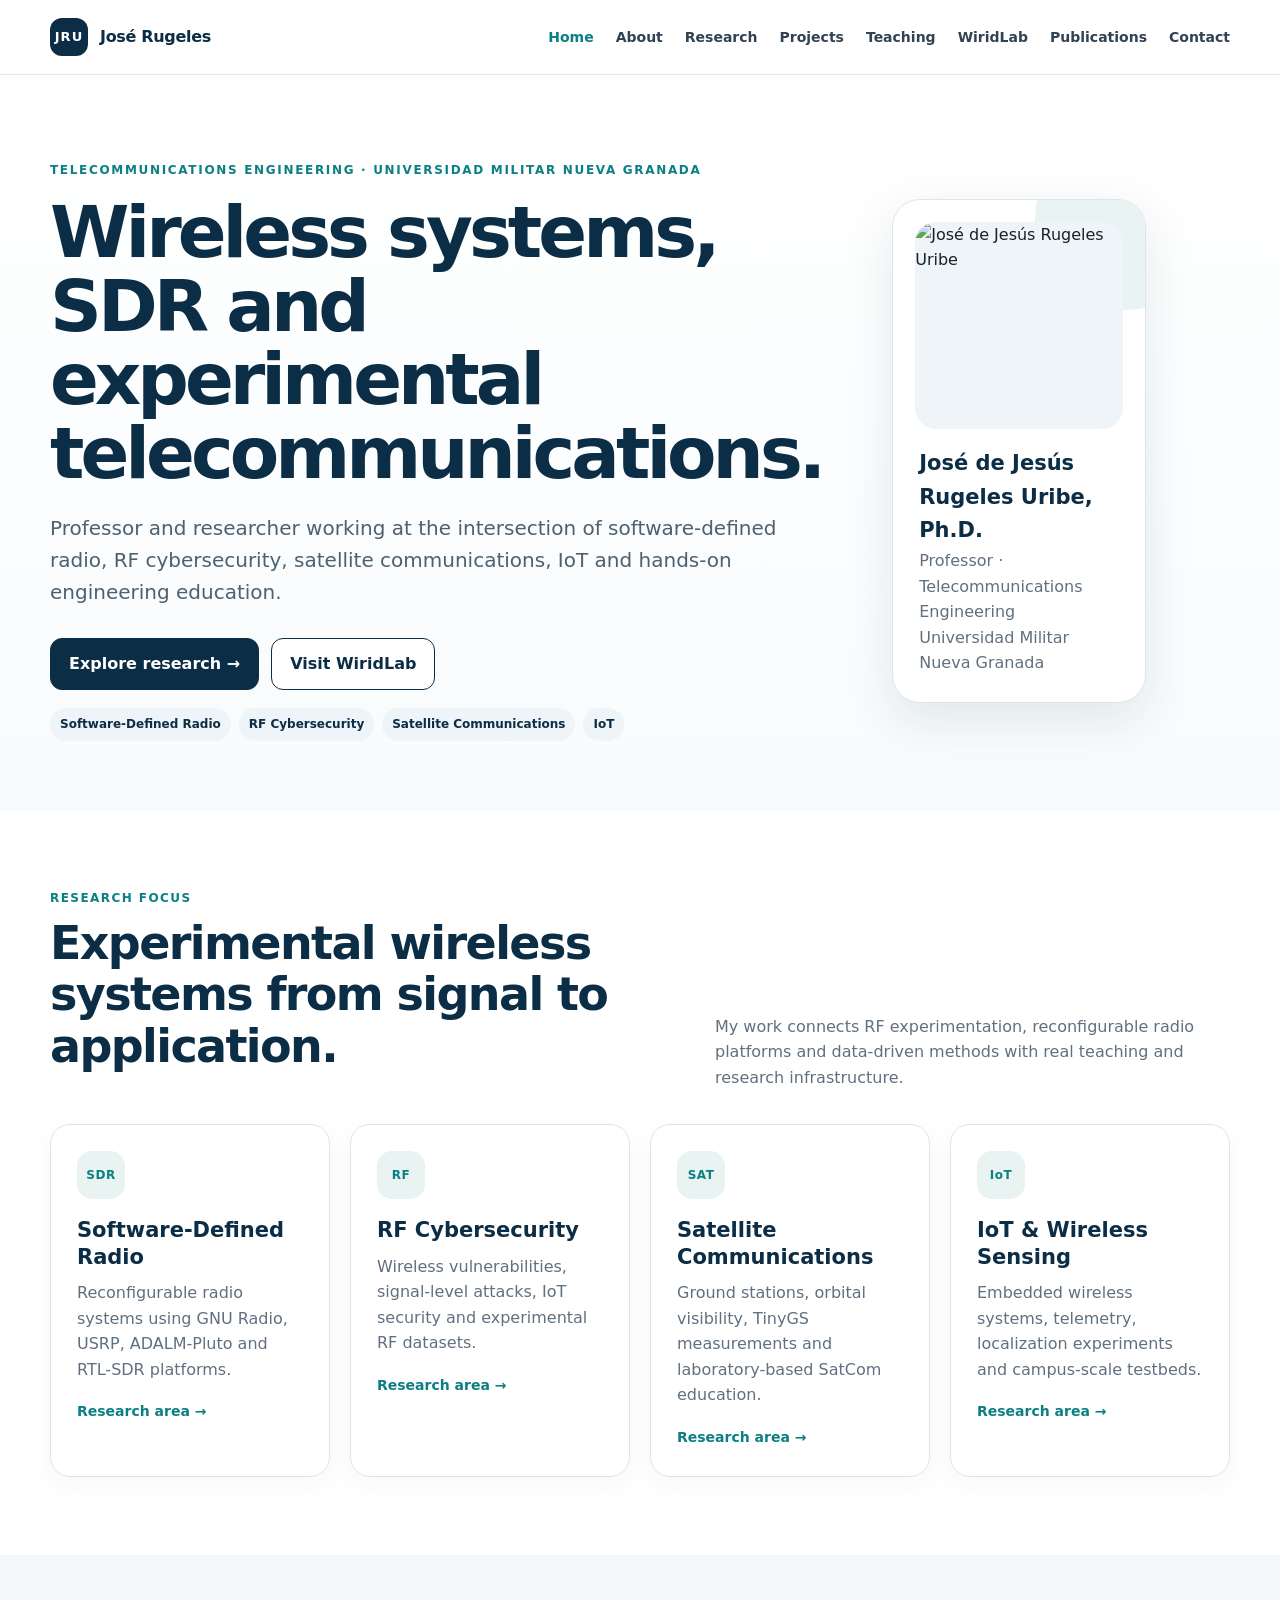
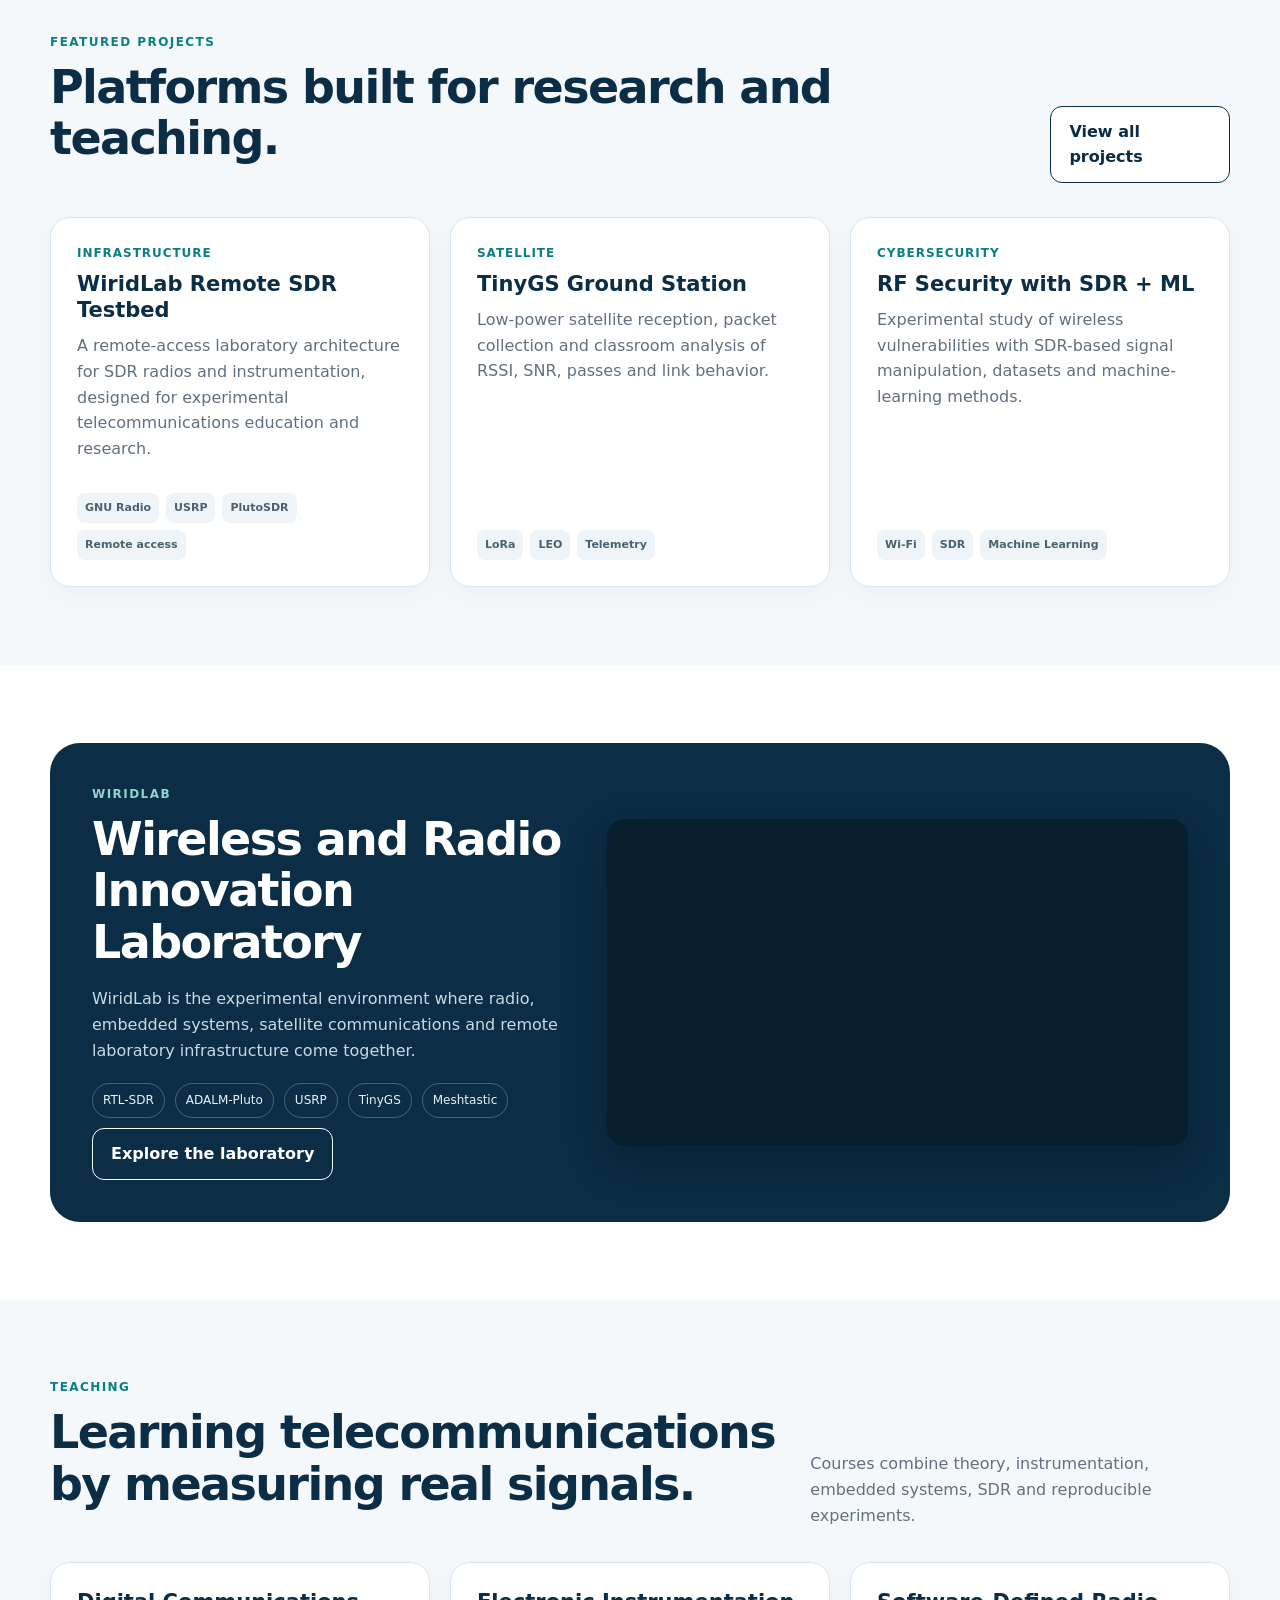
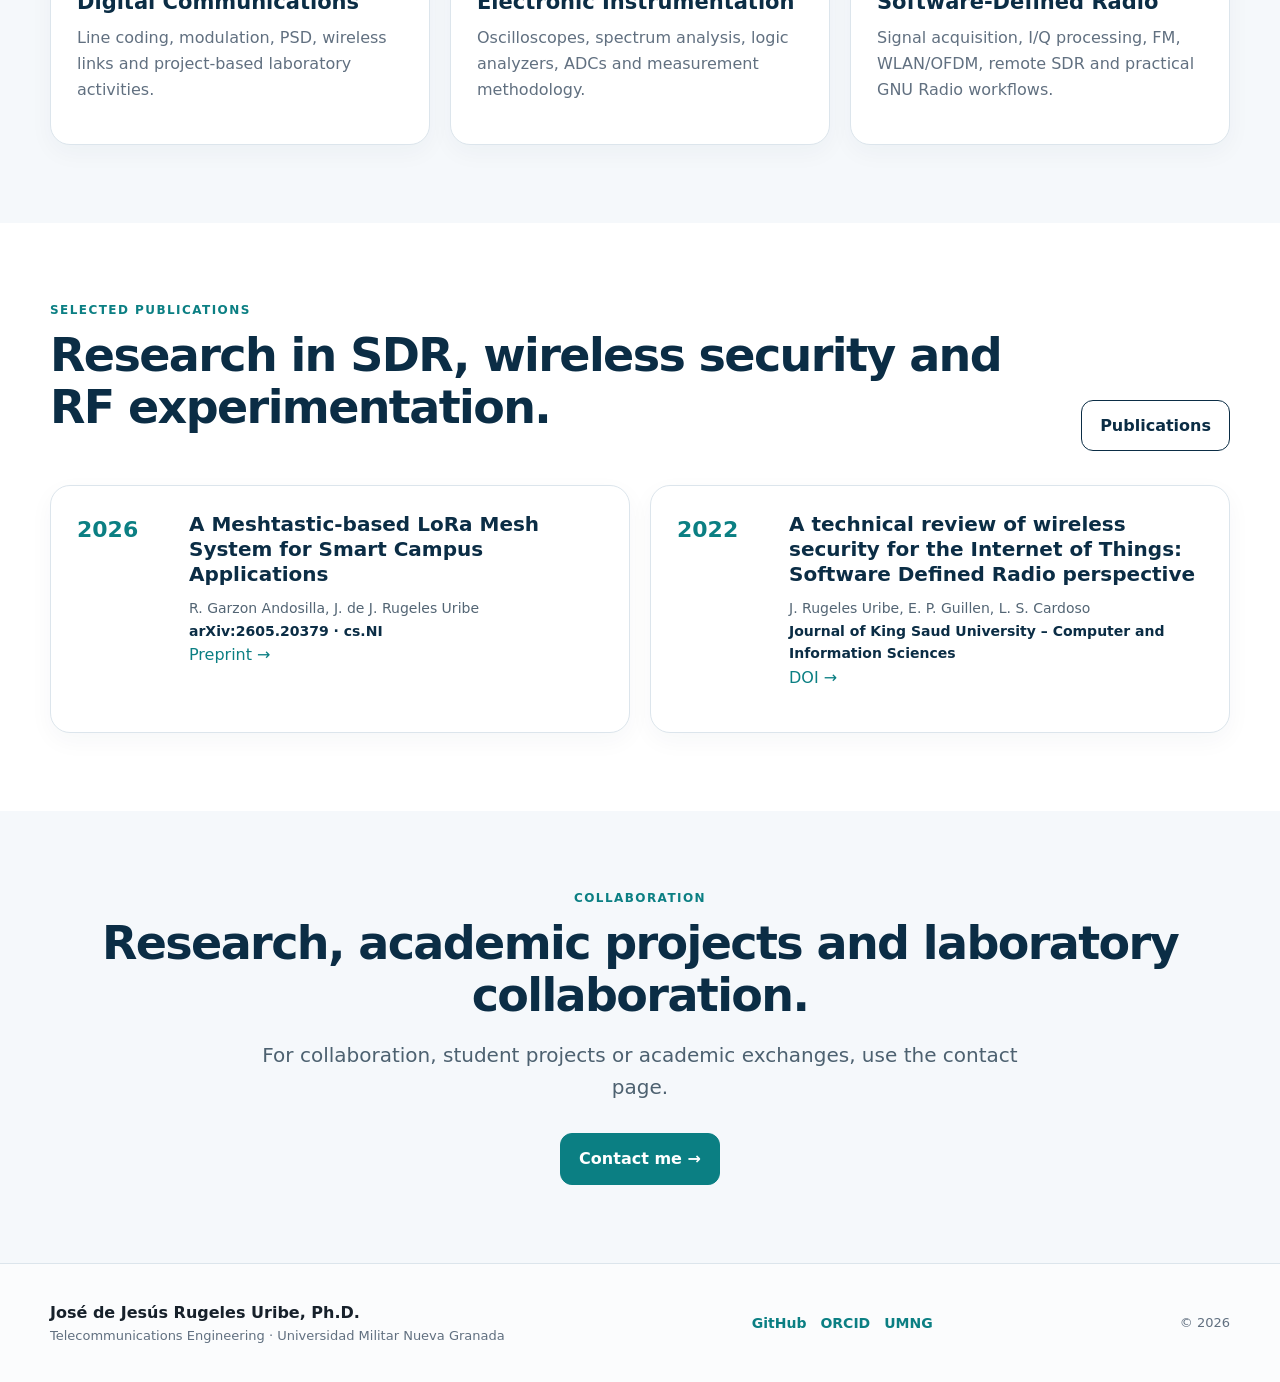
==== index.html @ 270c8390 "Add files via upload" ====
<!doctype html><html lang="en"><head><meta charset="utf-8"><meta name="viewport" content="width=device-width,initial-scale=1"><meta name="description" content="Academic profile of José de Jesús Rugeles Uribe: wireless communications, SDR, RF cybersecurity, satellite communications and IoT."><title>Home · José Rugeles</title><link rel="stylesheet" href="assets/styles.css"></head><body><a class="skip" href="#main">Skip to content</a>
<header class="site-header"><div class="container nav">
<a class="brand" href="index.html"><span class="monogram">JRU</span><span>José Rugeles</span></a>
<button class="menu-btn" aria-label="Open navigation" aria-expanded="false">☰</button>
<nav class="nav-links" aria-label="Main navigation"><a class="active" href="index.html">Home</a><a class="" href="about.html">About</a><a class="" href="research.html">Research</a><a class="" href="projects.html">Projects</a><a class="" href="teaching.html">Teaching</a><a class="" href="wiridlab.html">WiridLab</a><a class="" href="publications.html">Publications</a><a class="" href="contact.html">Contact</a></nav>
</div></header><main id="main">
<section class="hero"><div class="container hero-grid"><div>
<p class="eyebrow">Telecommunications Engineering · Universidad Militar Nueva Granada</p>
<h1>Wireless systems, SDR and experimental telecommunications.</h1>
<p class="lead">Professor and researcher working at the intersection of software-defined radio, RF cybersecurity, satellite communications, IoT and hands-on engineering education.</p>
<div class="hero-actions"><a class="btn primary" href="research.html">Explore research →</a><a class="btn secondary" href="wiridlab.html">Visit WiridLab</a></div>
<div class="badges"><span class="badge">Software-Defined Radio</span><span class="badge">RF Cybersecurity</span><span class="badge">Satellite Communications</span><span class="badge">IoT</span></div>
</div><aside class="profile-card"><img class="profile-photo" src="https://avatars.githubusercontent.com/u/10062658?v=4" alt="José de Jesús Rugeles Uribe"><div class="profile-meta"><strong>José de Jesús Rugeles Uribe, Ph.D.</strong><span>Professor · Telecommunications Engineering<br>Universidad Militar Nueva Granada</span></div></aside></div></section>

<section class="section"><div class="container"><div class="section-head"><div><div class="kicker">Research focus</div><h2>Experimental wireless systems from signal to application.</h2></div><p>My work connects RF experimentation, reconfigurable radio platforms and data-driven methods with real teaching and research infrastructure.</p></div><div class="grid grid-4">
<div class="card"><div class="icon">SDR</div><h3>Software-Defined Radio</h3><p>Reconfigurable radio systems using GNU Radio, USRP, ADALM-Pluto and RTL-SDR platforms.</p><a class="card-link" href="research.html#sdr">Research area →</a></div>
<div class="card"><div class="icon">RF</div><h3>RF Cybersecurity</h3><p>Wireless vulnerabilities, signal-level attacks, IoT security and experimental RF datasets.</p><a class="card-link" href="research.html#security">Research area →</a></div>
<div class="card"><div class="icon">SAT</div><h3>Satellite Communications</h3><p>Ground stations, orbital visibility, TinyGS measurements and laboratory-based SatCom education.</p><a class="card-link" href="research.html#satcom">Research area →</a></div>
<div class="card"><div class="icon">IoT</div><h3>IoT & Wireless Sensing</h3><p>Embedded wireless systems, telemetry, localization experiments and campus-scale testbeds.</p><a class="card-link" href="research.html#iot">Research area →</a></div>
</div></div></section>

<section class="section alt"><div class="container"><div class="section-head"><div><div class="kicker">Featured projects</div><h2>Platforms built for research and teaching.</h2></div><a class="btn secondary" href="projects.html">View all projects</a></div><div class="grid grid-3">
<div class="card project-card"><div class="meta">Infrastructure</div><h3>WiridLab Remote SDR Testbed</h3><p>A remote-access laboratory architecture for SDR radios and instrumentation, designed for experimental telecommunications education and research.</p><div class="tags"><span class="tag">GNU Radio</span><span class="tag">USRP</span><span class="tag">PlutoSDR</span><span class="tag">Remote access</span></div></div>
<div class="card project-card"><div class="meta">Satellite</div><h3>TinyGS Ground Station</h3><p>Low-power satellite reception, packet collection and classroom analysis of RSSI, SNR, passes and link behavior.</p><div class="tags"><span class="tag">LoRa</span><span class="tag">LEO</span><span class="tag">Telemetry</span></div></div>
<div class="card project-card"><div class="meta">Cybersecurity</div><h3>RF Security with SDR + ML</h3><p>Experimental study of wireless vulnerabilities with SDR-based signal manipulation, datasets and machine-learning methods.</p><div class="tags"><span class="tag">Wi-Fi</span><span class="tag">SDR</span><span class="tag">Machine Learning</span></div></div>
</div></div></section>

<section class="section"><div class="container"><div class="lab-band"><div><div class="kicker" style="color:#8fd4d0">WiridLab</div><h2>Wireless and Radio Innovation Laboratory</h2><p>WiridLab is the experimental environment where radio, embedded systems, satellite communications and remote laboratory infrastructure come together.</p><div class="pill-list"><span class="pill">RTL-SDR</span><span class="pill">ADALM-Pluto</span><span class="pill">USRP</span><span class="pill">TinyGS</span><span class="pill">Meshtastic</span></div><div class="spacer"></div><a class="btn secondary" href="wiridlab.html">Explore the laboratory</a></div><div class="video"><iframe src="https://www.youtube-nocookie.com/embed/QmMsHh2ChDc" title="WiridLab video" loading="lazy" allow="accelerometer; autoplay; clipboard-write; encrypted-media; gyroscope; picture-in-picture" allowfullscreen></iframe></div></div></div></section>

<section class="section alt"><div class="container"><div class="section-head"><div><div class="kicker">Teaching</div><h2>Learning telecommunications by measuring real signals.</h2></div><p>Courses combine theory, instrumentation, embedded systems, SDR and reproducible experiments.</p></div><div class="grid grid-3"><div class="card"><h3>Digital Communications</h3><p>Line coding, modulation, PSD, wireless links and project-based laboratory activities.</p></div><div class="card"><h3>Electronic Instrumentation</h3><p>Oscilloscopes, spectrum analysis, logic analyzers, ADCs and measurement methodology.</p></div><div class="card"><h3>Software-Defined Radio</h3><p>Signal acquisition, I/Q processing, FM, WLAN/OFDM, remote SDR and practical GNU Radio workflows.</p></div></div></div></section>

<section class="section"><div class="container"><div class="section-head"><div><div class="kicker">Selected publications</div><h2>Research in SDR, wireless security and RF experimentation.</h2></div><a class="btn secondary" href="publications.html">Publications</a></div><div class="grid grid-2">
<div class="card pub"><div class="pub-year">2026</div><div><h3>A Meshtastic-based LoRa Mesh System for Smart Campus Applications</h3><div class="authors">R. Garzon Andosilla, J. de J. Rugeles Uribe</div><div class="venue">arXiv:2605.20379 · cs.NI</div><p><a href="https://arxiv.org/abs/2605.20379" target="_blank" rel="noopener">Preprint →</a></p></div></div>
<div class="card pub"><div class="pub-year">2022</div><div><h3>A technical review of wireless security for the Internet of Things: Software Defined Radio perspective</h3><div class="authors">J. Rugeles Uribe, E. P. Guillen, L. S. Cardoso</div><div class="venue">Journal of King Saud University – Computer and Information Sciences</div><p><a href="https://doi.org/10.1016/j.jksuci.2021.04.003" target="_blank" rel="noopener">DOI →</a></p></div></div>
</div></div></section>

<section class="section alt"><div class="container center"><div class="kicker">Collaboration</div><h2>Research, academic projects and laboratory collaboration.</h2><p class="lead" style="margin-left:auto;margin-right:auto">For collaboration, student projects or academic exchanges, use the contact page.</p><a class="btn teal" href="contact.html">Contact me →</a></div></section>
</main><footer class="site-footer"><div class="container footer-grid"><div><strong>José de Jesús Rugeles Uribe, Ph.D.</strong><p>Telecommunications Engineering · Universidad Militar Nueva Granada</p></div><div class="social"><a href="https://github.com/jrugeles" target="_blank" rel="noopener">GitHub</a><a href="https://orcid.org/0000-0003-4235-8580" target="_blank" rel="noopener">ORCID</a><a href="https://www.umng.edu.co/programa/ingenieria-en-telecomunicaciones/" target="_blank" rel="noopener">UMNG</a></div><p>© <span data-year></span></p></div></footer><script src="assets/script.js"></script></body></html>
---- assets/styles.css ----
:root{
  --bg:#ffffff; --surface:#f5f8fb; --surface2:#eef4f8; --text:#17212b; --muted:#617080;
  --navy:#0b2d45; --navy2:#123f5d; --teal:#0b7f83; --line:#dce5ec; --warm:#e8f3f2;
  --shadow:0 18px 50px rgba(11,45,69,.10); --radius:20px; --max:1180px;
}
*{box-sizing:border-box}
html{scroll-behavior:smooth}
body{margin:0;font-family:Inter,ui-sans-serif,system-ui,-apple-system,BlinkMacSystemFont,"Segoe UI",sans-serif;color:var(--text);background:var(--bg);line-height:1.6}
a{color:var(--teal);text-decoration:none} a:hover{text-decoration:underline}
img{max-width:100%;display:block}
.container{width:min(calc(100% - 40px),var(--max));margin:auto}
.skip{position:absolute;left:-9999px}.skip:focus{left:16px;top:16px;background:white;padding:10px 14px;z-index:1000;border-radius:8px}
.site-header{position:sticky;top:0;z-index:50;background:rgba(255,255,255,.95);backdrop-filter:blur(12px);border-bottom:1px solid rgba(220,229,236,.85)}
.nav{height:74px;display:flex;align-items:center;justify-content:space-between;gap:24px}
.brand{display:flex;align-items:center;gap:12px;color:var(--navy);font-weight:800;letter-spacing:-.02em}
.brand:hover{text-decoration:none}.monogram{width:38px;height:38px;border-radius:12px;background:var(--navy);color:white;display:grid;place-items:center;font-size:13px;letter-spacing:.08em}
.nav-links{display:flex;gap:22px;align-items:center;font-size:14px;font-weight:650}.nav-links a{color:#314252}.nav-links a.active,.nav-links a:hover{color:var(--teal);text-decoration:none}
.menu-btn{display:none;background:none;border:0;font-size:26px;color:var(--navy);cursor:pointer}
.hero{padding:86px 0 70px;background:linear-gradient(180deg,#fff 0%,#f8fbfd 100%)}
.hero-grid{display:grid;grid-template-columns:1.25fr .75fr;align-items:center;gap:70px}.eyebrow{text-transform:uppercase;letter-spacing:.14em;color:var(--teal);font-size:12px;font-weight:800;margin:0 0 16px}
h1{font-size:clamp(42px,6vw,72px);line-height:1.02;letter-spacing:-.055em;color:var(--navy);margin:0 0 22px;max-width:900px}h2{font-size:clamp(30px,4vw,46px);line-height:1.12;letter-spacing:-.035em;color:var(--navy);margin:0 0 18px}h3{font-size:21px;line-height:1.25;color:var(--navy);margin:0 0 10px}
.lead{font-size:20px;color:#4d6170;max-width:760px;margin:0 0 30px}.hero-actions{display:flex;gap:12px;flex-wrap:wrap}.btn{display:inline-flex;align-items:center;justify-content:center;gap:8px;padding:12px 18px;border-radius:12px;font-weight:750;border:1px solid var(--navy);transition:.18s ease}.btn:hover{text-decoration:none;transform:translateY(-1px)}.btn.primary{background:var(--navy);color:white}.btn.secondary{color:var(--navy);background:white}.btn.teal{background:var(--teal);border-color:var(--teal);color:white}
.profile-card{background:white;border:1px solid var(--line);border-radius:28px;padding:22px;box-shadow:var(--shadow);position:relative;overflow:hidden}.profile-card:before{content:"";position:absolute;width:180px;height:180px;border-radius:50%;background:var(--warm);right:-70px;top:-70px}.profile-photo{aspect-ratio:1/1;border-radius:21px;object-fit:cover;width:100%;position:relative;background:var(--surface2)}.profile-meta{padding:18px 4px 4px;position:relative}.profile-meta strong{display:block;color:var(--navy);font-size:21px}.profile-meta span{color:var(--muted)}
.badges{display:flex;gap:8px;flex-wrap:wrap;margin-top:18px}.badge{font-size:12px;font-weight:700;color:var(--navy);background:var(--surface2);padding:7px 10px;border-radius:999px}
.section{padding:78px 0}.section.alt{background:var(--surface)}.section-head{display:flex;justify-content:space-between;align-items:end;gap:30px;margin-bottom:34px}.section-head p{max-width:640px;color:var(--muted);margin:0}.kicker{color:var(--teal);font-weight:800;text-transform:uppercase;letter-spacing:.12em;font-size:12px;margin-bottom:10px}
.grid{display:grid;gap:20px}.grid-4{grid-template-columns:repeat(4,1fr)}.grid-3{grid-template-columns:repeat(3,1fr)}.grid-2{grid-template-columns:repeat(2,1fr)}
.card{background:white;border:1px solid var(--line);border-radius:var(--radius);padding:26px;box-shadow:0 8px 24px rgba(11,45,69,.04)}.card p{color:var(--muted);margin:0 0 16px}.icon{width:48px;height:48px;border-radius:15px;background:var(--warm);color:var(--teal);display:grid;place-items:center;font-weight:900;font-size:12px;letter-spacing:.04em;margin-bottom:18px}.card-link{font-weight:800;font-size:14px}.meta{color:var(--teal);font-size:12px;font-weight:800;text-transform:uppercase;letter-spacing:.08em;margin-bottom:8px}
.lab-band{background:var(--navy);color:white;border-radius:30px;padding:42px;display:grid;grid-template-columns:.9fr 1.1fr;gap:40px;align-items:center}.lab-band h2,.lab-band h3{color:white}.lab-band p{color:#c9d9e4}.lab-band .btn.secondary{border-color:white;background:transparent;color:white}.video{position:relative;padding-top:56.25%;overflow:hidden;border-radius:18px;background:#071e2d;box-shadow:0 16px 40px rgba(0,0,0,.25)}.video iframe{position:absolute;inset:0;width:100%;height:100%;border:0}
.pill-list{display:flex;gap:10px;flex-wrap:wrap;margin-top:20px}.pill{border:1px solid rgba(255,255,255,.25);border-radius:999px;padding:7px 10px;font-size:12px;color:#e9f3f7}
.pub{display:grid;grid-template-columns:90px 1fr;gap:22px;align-items:start}.pub-year{font-size:22px;font-weight:850;color:var(--teal)}.pub h3{font-size:20px}.pub .authors{color:#536574;font-size:14px}.pub .venue{font-weight:700;color:var(--navy);font-size:14px}
.page-hero{padding:70px 0 48px;background:linear-gradient(180deg,#f8fbfd,#fff)}.page-hero h1{font-size:clamp(40px,5vw,62px);max-width:850px}.page-hero p{max-width:780px;color:var(--muted);font-size:18px}
.two-col{display:grid;grid-template-columns:1fr 1fr;gap:42px;align-items:start}.copy p{color:#4d6170}.copy ul{padding-left:20px;color:#4d6170}.callout{border-left:4px solid var(--teal);background:var(--surface);padding:22px 24px;border-radius:0 16px 16px 0;color:#435865}
.timeline{display:grid;gap:14px}.timeline-item{display:grid;grid-template-columns:130px 1fr;gap:20px;padding:18px 0;border-bottom:1px solid var(--line)}.timeline-item .label{font-weight:800;color:var(--teal)}
.project-card{display:flex;flex-direction:column;min-height:280px}.project-card .tags{display:flex;gap:7px;flex-wrap:wrap;margin-top:auto;padding-top:16px}.tag{font-size:11px;font-weight:800;background:var(--surface2);color:#496171;padding:6px 8px;border-radius:8px}
.repo-list{display:grid;gap:10px}.repo{display:flex;justify-content:space-between;gap:16px;padding:15px 0;border-bottom:1px solid var(--line)}.repo span{color:var(--muted);font-size:14px}
.contact-grid{display:grid;grid-template-columns:.8fr 1.2fr;gap:36px}.form{display:grid;gap:16px}.field{display:grid;gap:7px}.field label{font-size:13px;font-weight:800;color:var(--navy)}input,textarea{width:100%;border:1px solid #ccd8e0;border-radius:11px;padding:13px 14px;font:inherit;background:white;color:var(--text)}textarea{min-height:150px;resize:vertical}input:focus,textarea:focus{outline:3px solid rgba(11,127,131,.14);border-color:var(--teal)}.form-note{font-size:13px;color:var(--muted)}
.site-footer{padding:36px 0;border-top:1px solid var(--line);background:#fbfcfd}.footer-grid{display:flex;justify-content:space-between;align-items:center;gap:24px}.footer-grid p{margin:0;color:var(--muted);font-size:13px}.social{display:flex;gap:14px;font-weight:700;font-size:14px}
.small{font-size:13px;color:var(--muted)}.center{text-align:center}.spacer{height:10px}
@media(max-width:980px){.hero-grid,.lab-band,.two-col,.contact-grid{grid-template-columns:1fr}.profile-card{max-width:520px}.grid-4{grid-template-columns:repeat(2,1fr)}.grid-3{grid-template-columns:repeat(2,1fr)}.hero{padding-top:56px}.lab-band{padding:30px}.section-head{align-items:start;flex-direction:column}}
@media(max-width:720px){.container{width:min(calc(100% - 28px),var(--max))}.nav{height:66px}.menu-btn{display:block}.nav-links{display:none;position:absolute;left:14px;right:14px;top:66px;background:white;border:1px solid var(--line);border-radius:16px;padding:18px;box-shadow:var(--shadow);flex-direction:column;align-items:stretch}.nav-links.open{display:flex}.grid-4,.grid-3,.grid-2{grid-template-columns:1fr}.hero{padding:46px 0 54px}.hero-grid{gap:36px}.section{padding:58px 0}.pub{grid-template-columns:1fr;gap:4px}.timeline-item{grid-template-columns:1fr;gap:4px}.footer-grid{align-items:flex-start;flex-direction:column}.lab-band{border-radius:20px;padding:24px}h1{font-size:44px}.lead{font-size:18px}}
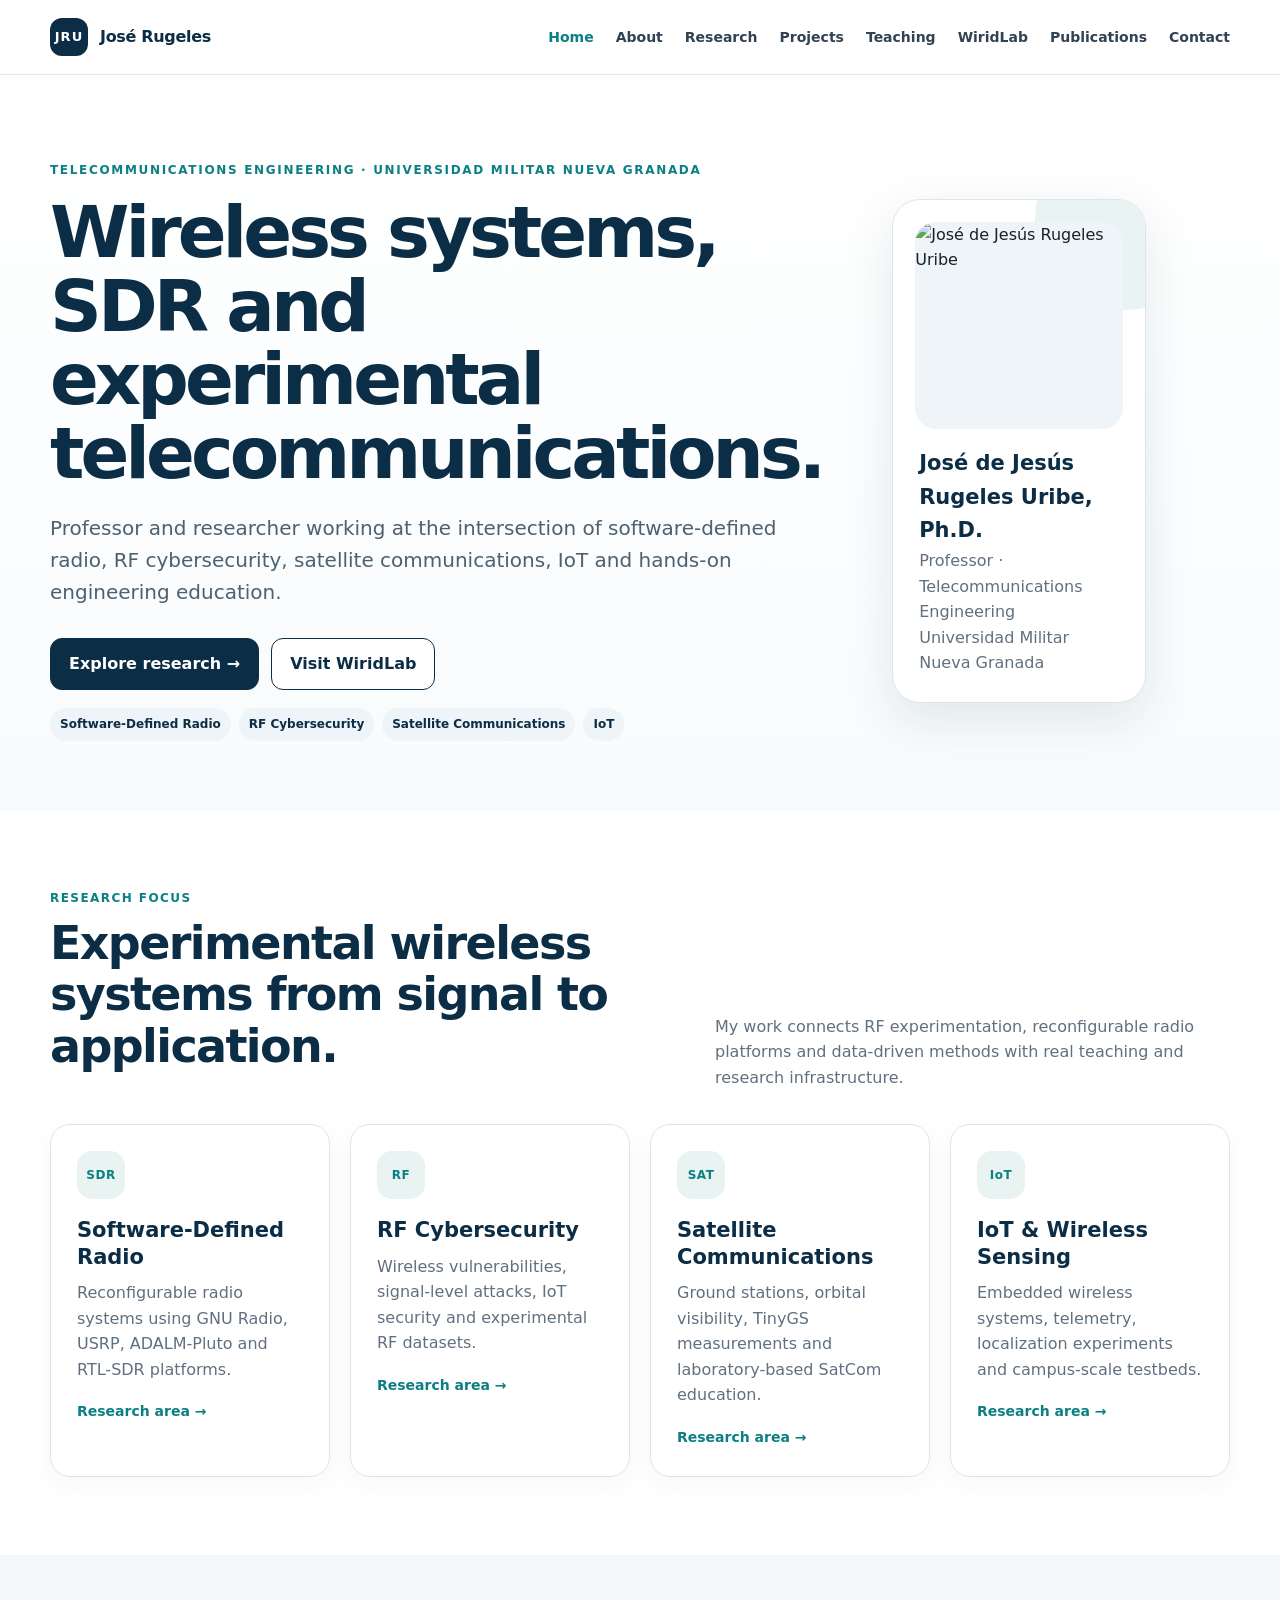
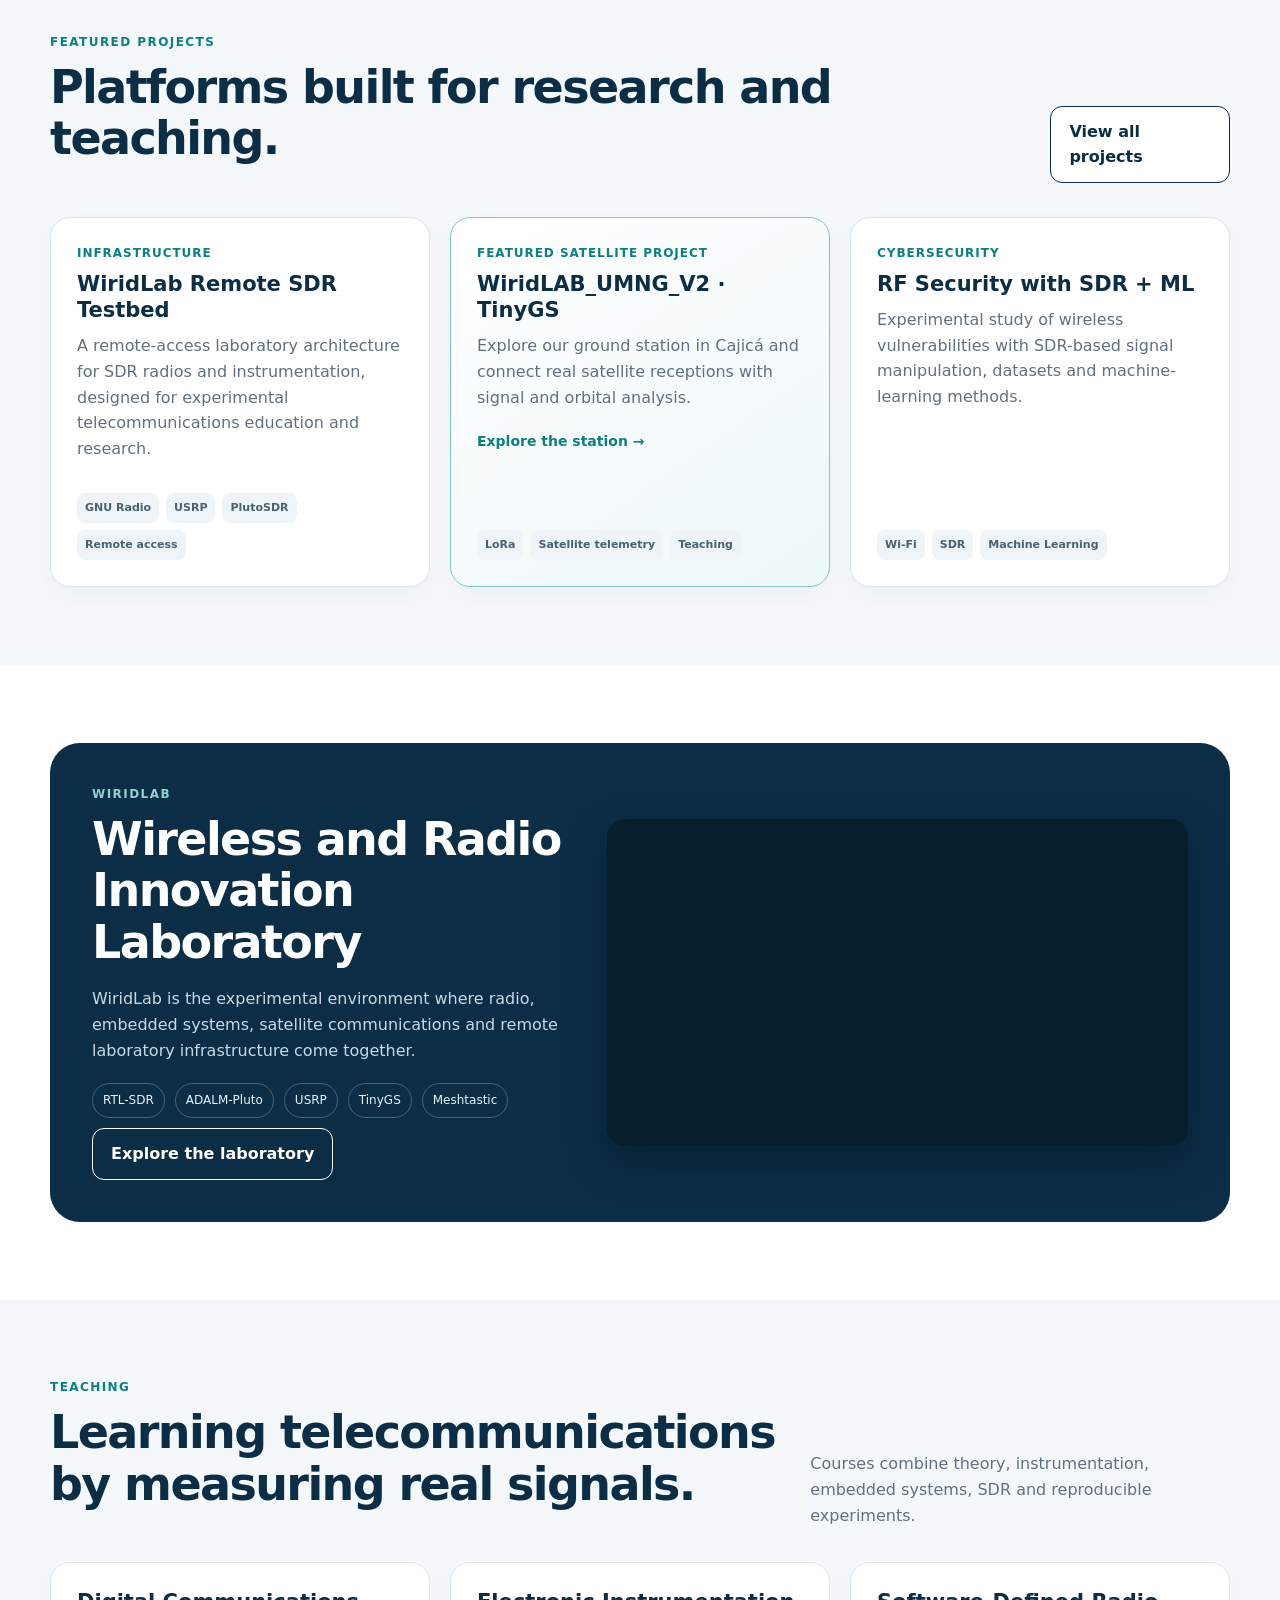
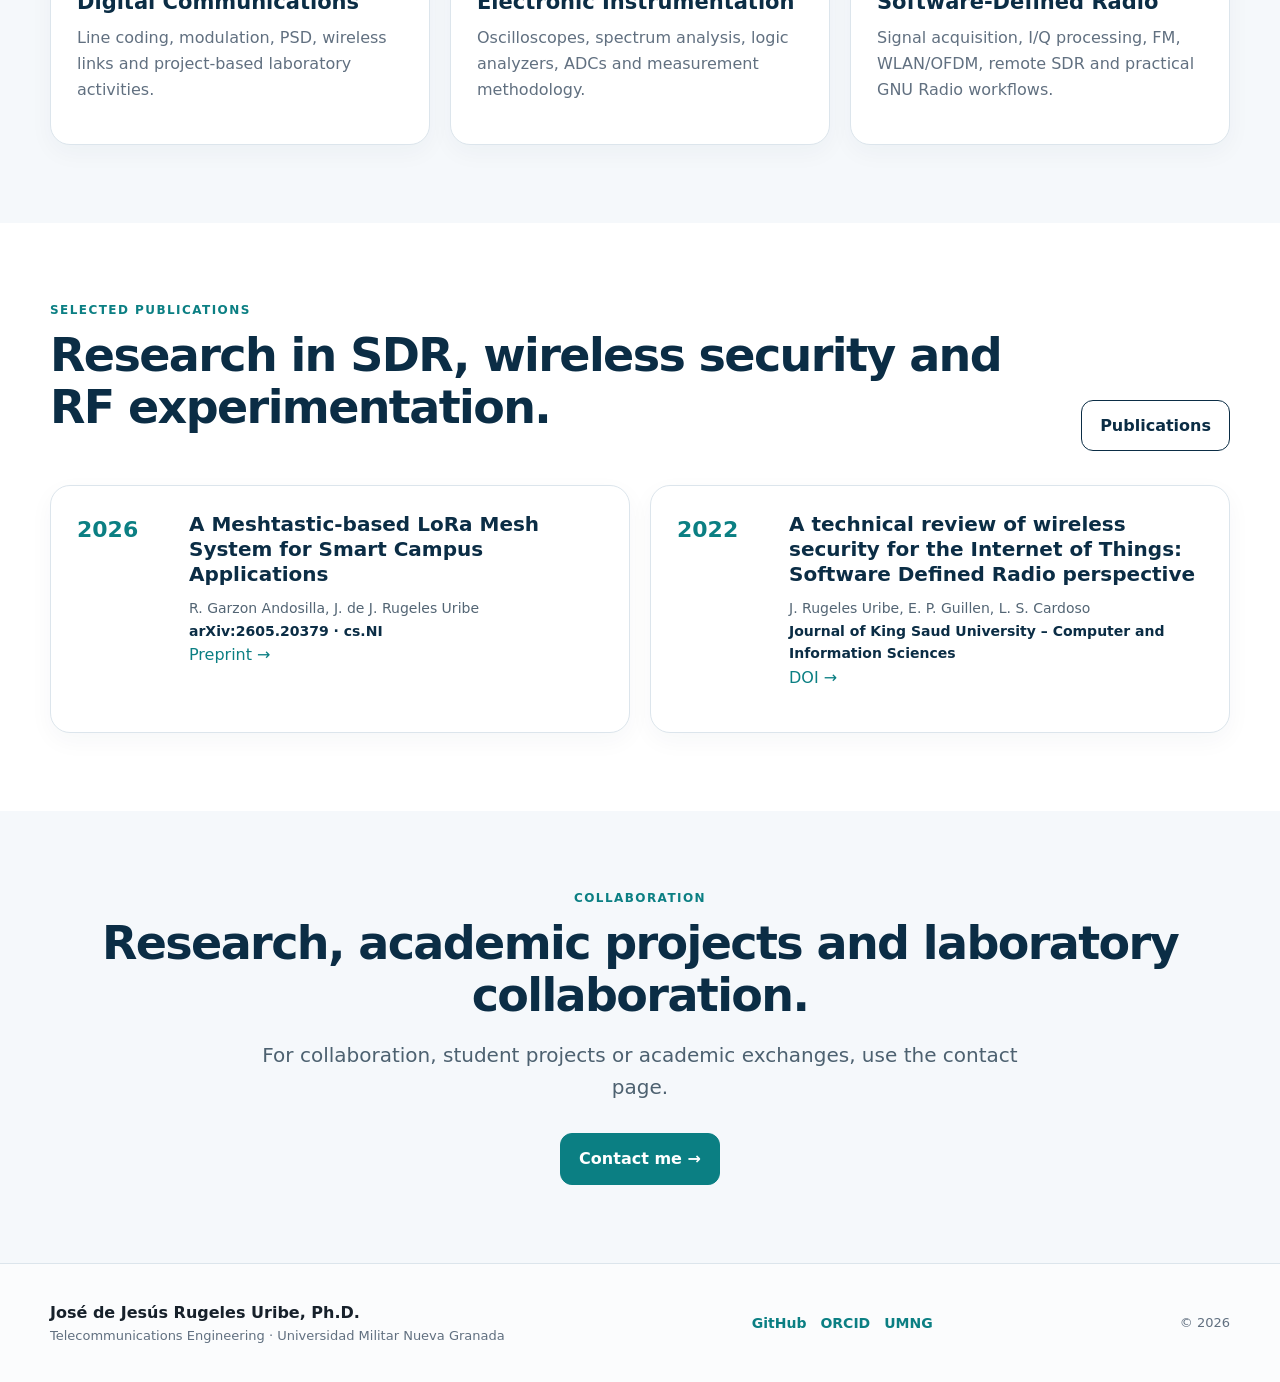
==== commit 528b2186: "Add files via upload" ====
--- a/index.html
+++ b/index.html
@@ -21,7 +21,7 @@
 
 <section class="section alt"><div class="container"><div class="section-head"><div><div class="kicker">Featured projects</div><h2>Platforms built for research and teaching.</h2></div><a class="btn secondary" href="projects.html">View all projects</a></div><div class="grid grid-3">
 <div class="card project-card"><div class="meta">Infrastructure</div><h3>WiridLab Remote SDR Testbed</h3><p>A remote-access laboratory architecture for SDR radios and instrumentation, designed for experimental telecommunications education and research.</p><div class="tags"><span class="tag">GNU Radio</span><span class="tag">USRP</span><span class="tag">PlutoSDR</span><span class="tag">Remote access</span></div></div>
-<div class="card project-card"><div class="meta">Satellite</div><h3>TinyGS Ground Station</h3><p>Low-power satellite reception, packet collection and classroom analysis of RSSI, SNR, passes and link behavior.</p><div class="tags"><span class="tag">LoRa</span><span class="tag">LEO</span><span class="tag">Telemetry</span></div></div>
+<div class="card project-card featured-project"><div class="meta">Featured satellite project</div><h3>WiridLAB_UMNG_V2 · TinyGS</h3><p>Explore our ground station in Cajicá and connect real satellite receptions with signal and orbital analysis.</p><a class="card-link" href="tinygs.html">Explore the station →</a><div class="tags"><span class="tag">LoRa</span><span class="tag">Satellite telemetry</span><span class="tag">Teaching</span></div></div>
 <div class="card project-card"><div class="meta">Cybersecurity</div><h3>RF Security with SDR + ML</h3><p>Experimental study of wireless vulnerabilities with SDR-based signal manipulation, datasets and machine-learning methods.</p><div class="tags"><span class="tag">Wi-Fi</span><span class="tag">SDR</span><span class="tag">Machine Learning</span></div></div>
 </div></div></section>
 
--- a/assets/styles.css
+++ b/assets/styles.css
@@ -39,3 +39,5 @@
 .small{font-size:13px;color:var(--muted)}.center{text-align:center}.spacer{height:10px}
 @media(max-width:980px){.hero-grid,.lab-band,.two-col,.contact-grid{grid-template-columns:1fr}.profile-card{max-width:520px}.grid-4{grid-template-columns:repeat(2,1fr)}.grid-3{grid-template-columns:repeat(2,1fr)}.hero{padding-top:56px}.lab-band{padding:30px}.section-head{align-items:start;flex-direction:column}}
 @media(max-width:720px){.container{width:min(calc(100% - 28px),var(--max))}.nav{height:66px}.menu-btn{display:block}.nav-links{display:none;position:absolute;left:14px;right:14px;top:66px;background:white;border:1px solid var(--line);border-radius:16px;padding:18px;box-shadow:var(--shadow);flex-direction:column;align-items:stretch}.nav-links.open{display:flex}.grid-4,.grid-3,.grid-2{grid-template-columns:1fr}.hero{padding:46px 0 54px}.hero-grid{gap:36px}.section{padding:58px 0}.pub{grid-template-columns:1fr;gap:4px}.timeline-item{grid-template-columns:1fr;gap:4px}.footer-grid{align-items:flex-start;flex-direction:column}.lab-band{border-radius:20px;padding:24px}h1{font-size:44px}.lead{font-size:18px}}
+
+.featured-project{border-color:#85c6c4;background:linear-gradient(145deg,#ffffff,#edf8f7)}.featured-project .card-link{margin-top:4px}.station-link{overflow-wrap:anywhere}.detail-list{display:grid;gap:12px;padding:0;list-style:none}.detail-list li{padding:14px 16px;border:1px solid var(--line);border-radius:12px;background:#fff}.detail-list strong{display:block;color:var(--navy)}
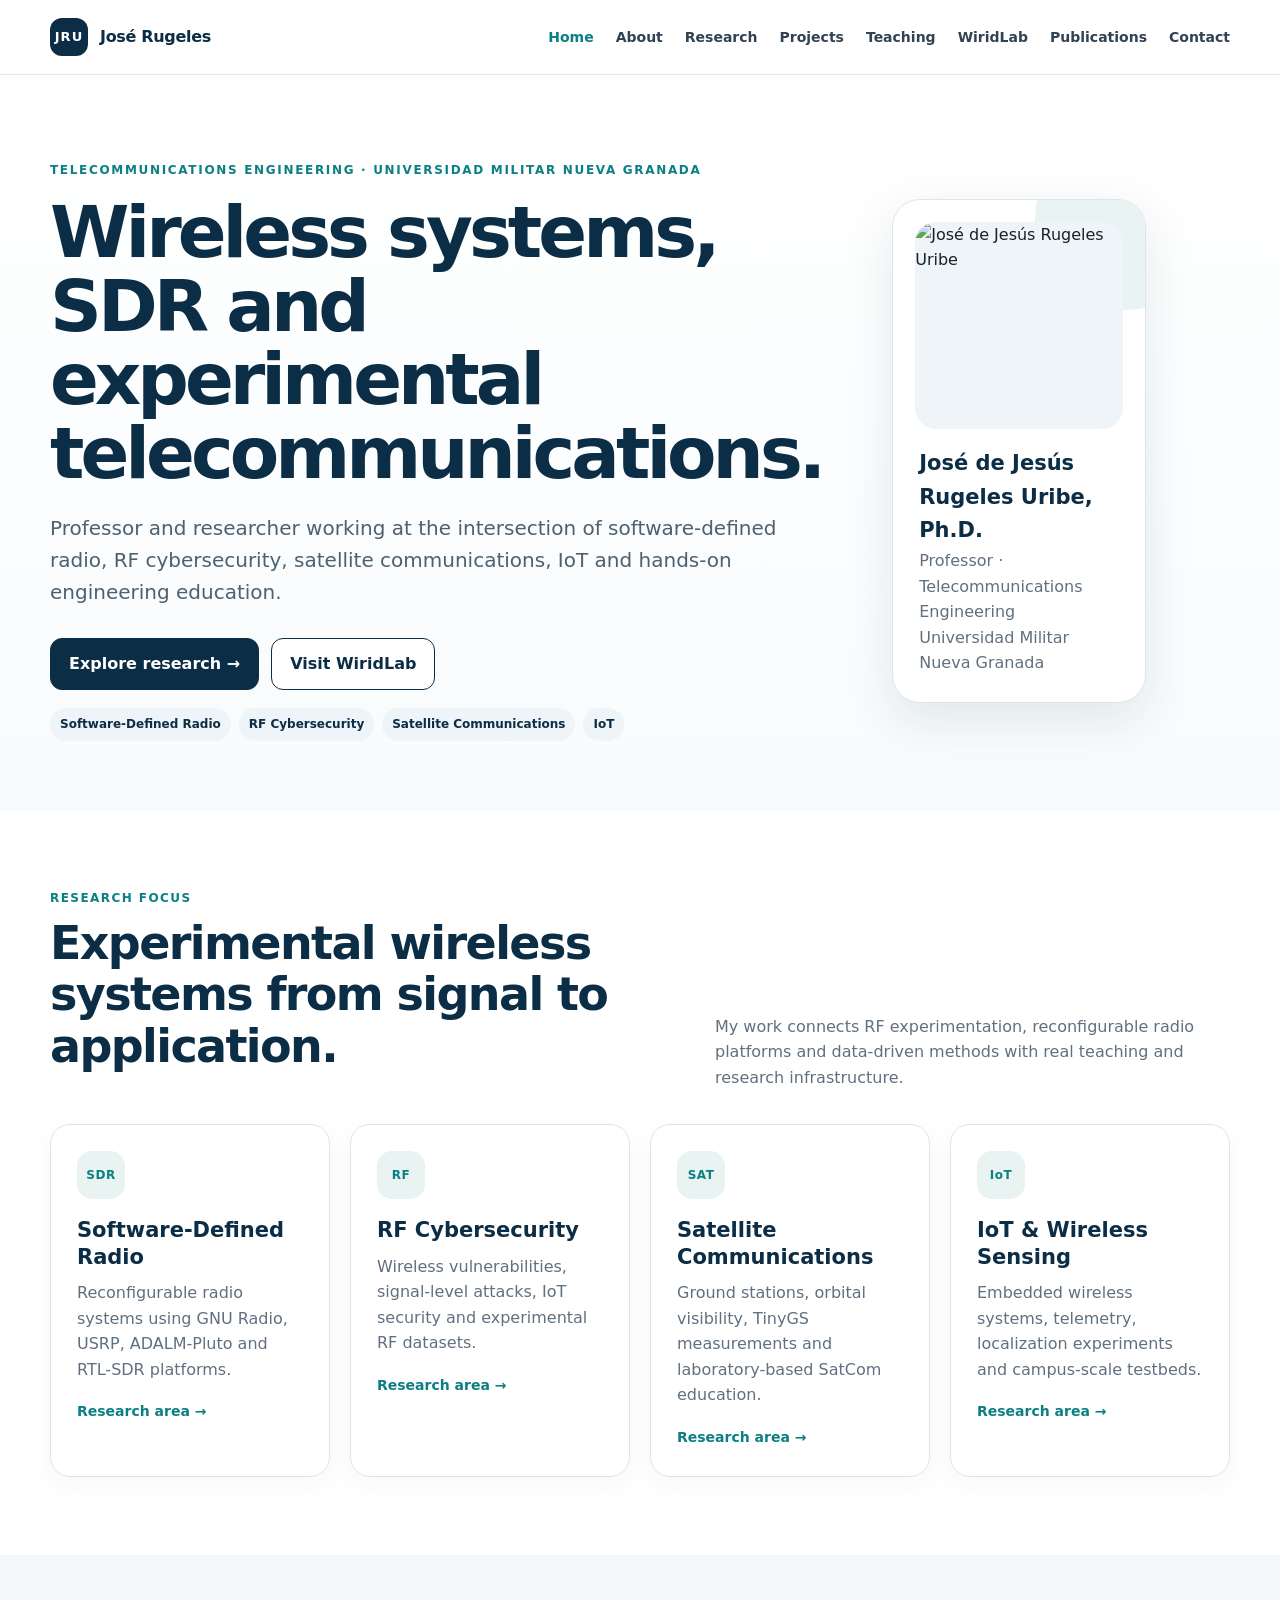
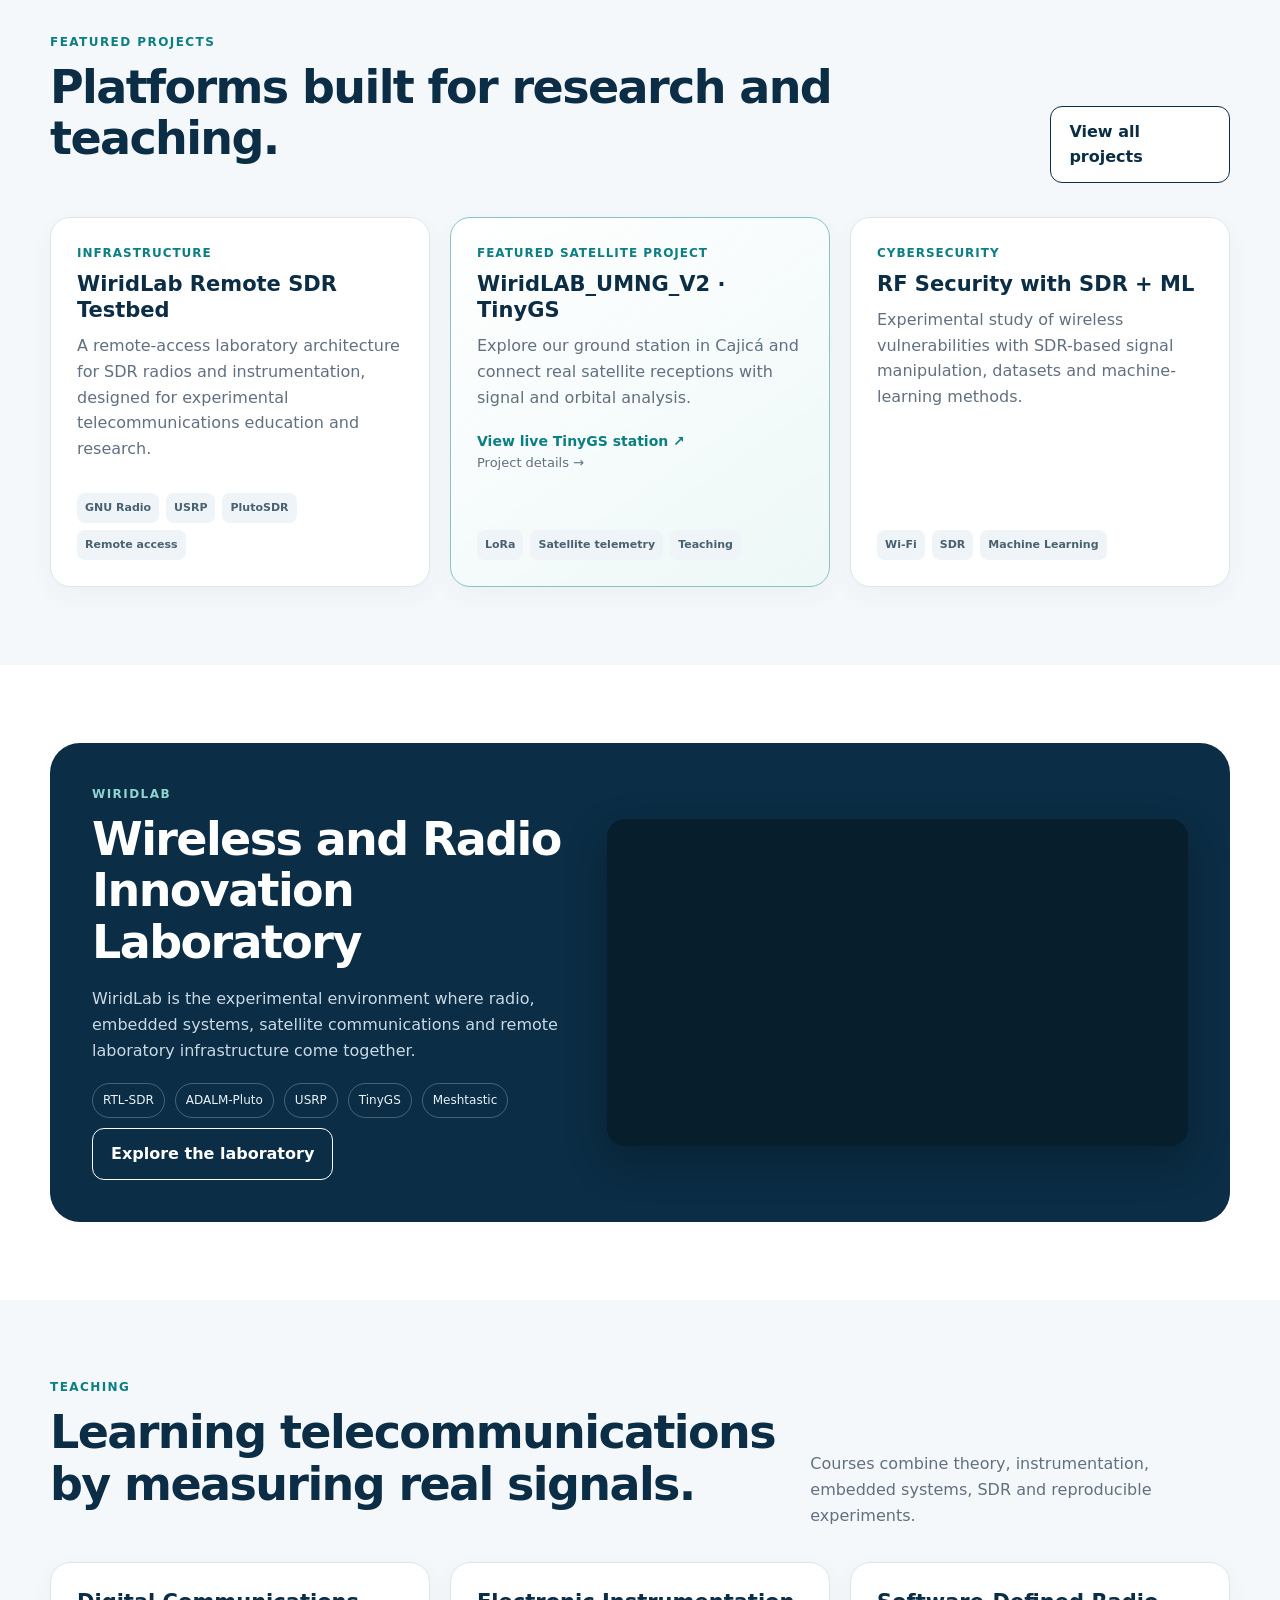
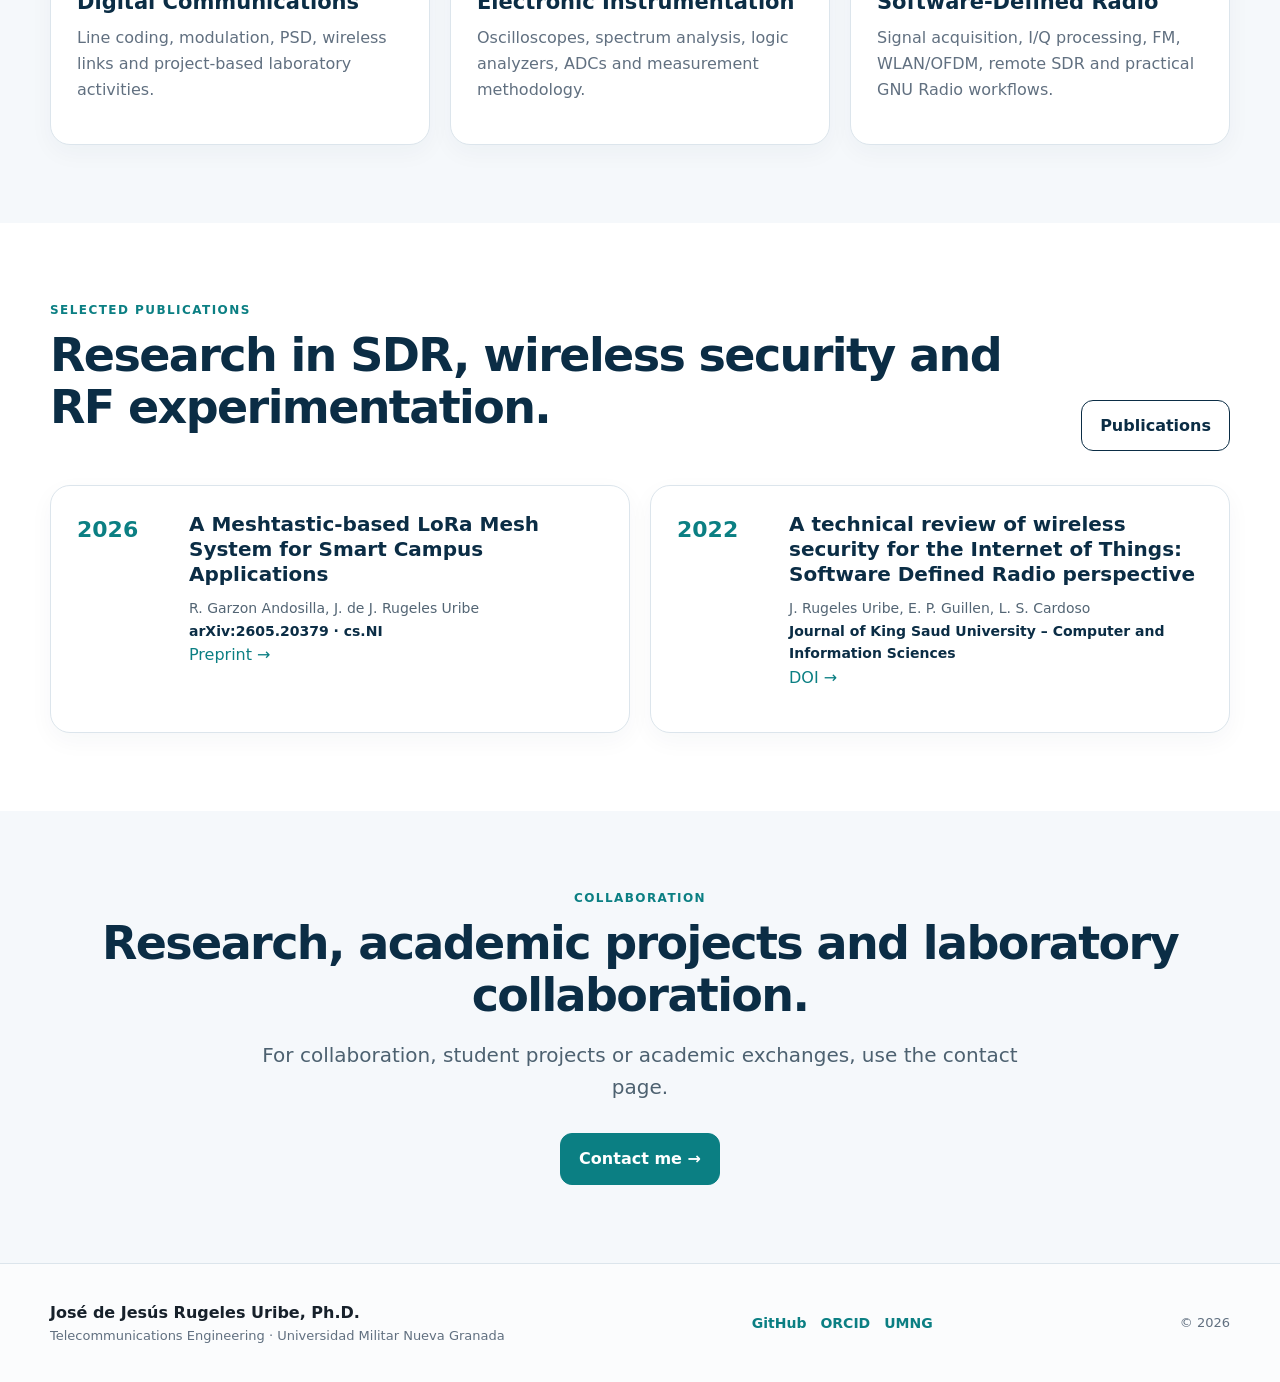
==== commit 307cc864: "Add files via upload" ====
--- a/index.html
+++ b/index.html
@@ -21,7 +21,7 @@
 
 <section class="section alt"><div class="container"><div class="section-head"><div><div class="kicker">Featured projects</div><h2>Platforms built for research and teaching.</h2></div><a class="btn secondary" href="projects.html">View all projects</a></div><div class="grid grid-3">
 <div class="card project-card"><div class="meta">Infrastructure</div><h3>WiridLab Remote SDR Testbed</h3><p>A remote-access laboratory architecture for SDR radios and instrumentation, designed for experimental telecommunications education and research.</p><div class="tags"><span class="tag">GNU Radio</span><span class="tag">USRP</span><span class="tag">PlutoSDR</span><span class="tag">Remote access</span></div></div>
-<div class="card project-card featured-project"><div class="meta">Featured satellite project</div><h3>WiridLAB_UMNG_V2 · TinyGS</h3><p>Explore our ground station in Cajicá and connect real satellite receptions with signal and orbital analysis.</p><a class="card-link" href="tinygs.html">Explore the station →</a><div class="tags"><span class="tag">LoRa</span><span class="tag">Satellite telemetry</span><span class="tag">Teaching</span></div></div>
+<div class="card project-card featured-project"><div class="meta">Featured satellite project</div><h3>WiridLAB_UMNG_V2 · TinyGS</h3><p>Explore our ground station in Cajicá and connect real satellite receptions with signal and orbital analysis.</p><a class="card-link station-link" href="https://app.tinygs.com/station/WiridLAB_UMNG_V2@5273592818" target="_blank" rel="noopener noreferrer">View live TinyGS station ↗</a> <a class="small" href="tinygs.html">Project details →</a><div class="tags"><span class="tag">LoRa</span><span class="tag">Satellite telemetry</span><span class="tag">Teaching</span></div></div>
 <div class="card project-card"><div class="meta">Cybersecurity</div><h3>RF Security with SDR + ML</h3><p>Experimental study of wireless vulnerabilities with SDR-based signal manipulation, datasets and machine-learning methods.</p><div class="tags"><span class="tag">Wi-Fi</span><span class="tag">SDR</span><span class="tag">Machine Learning</span></div></div>
 </div></div></section>
 
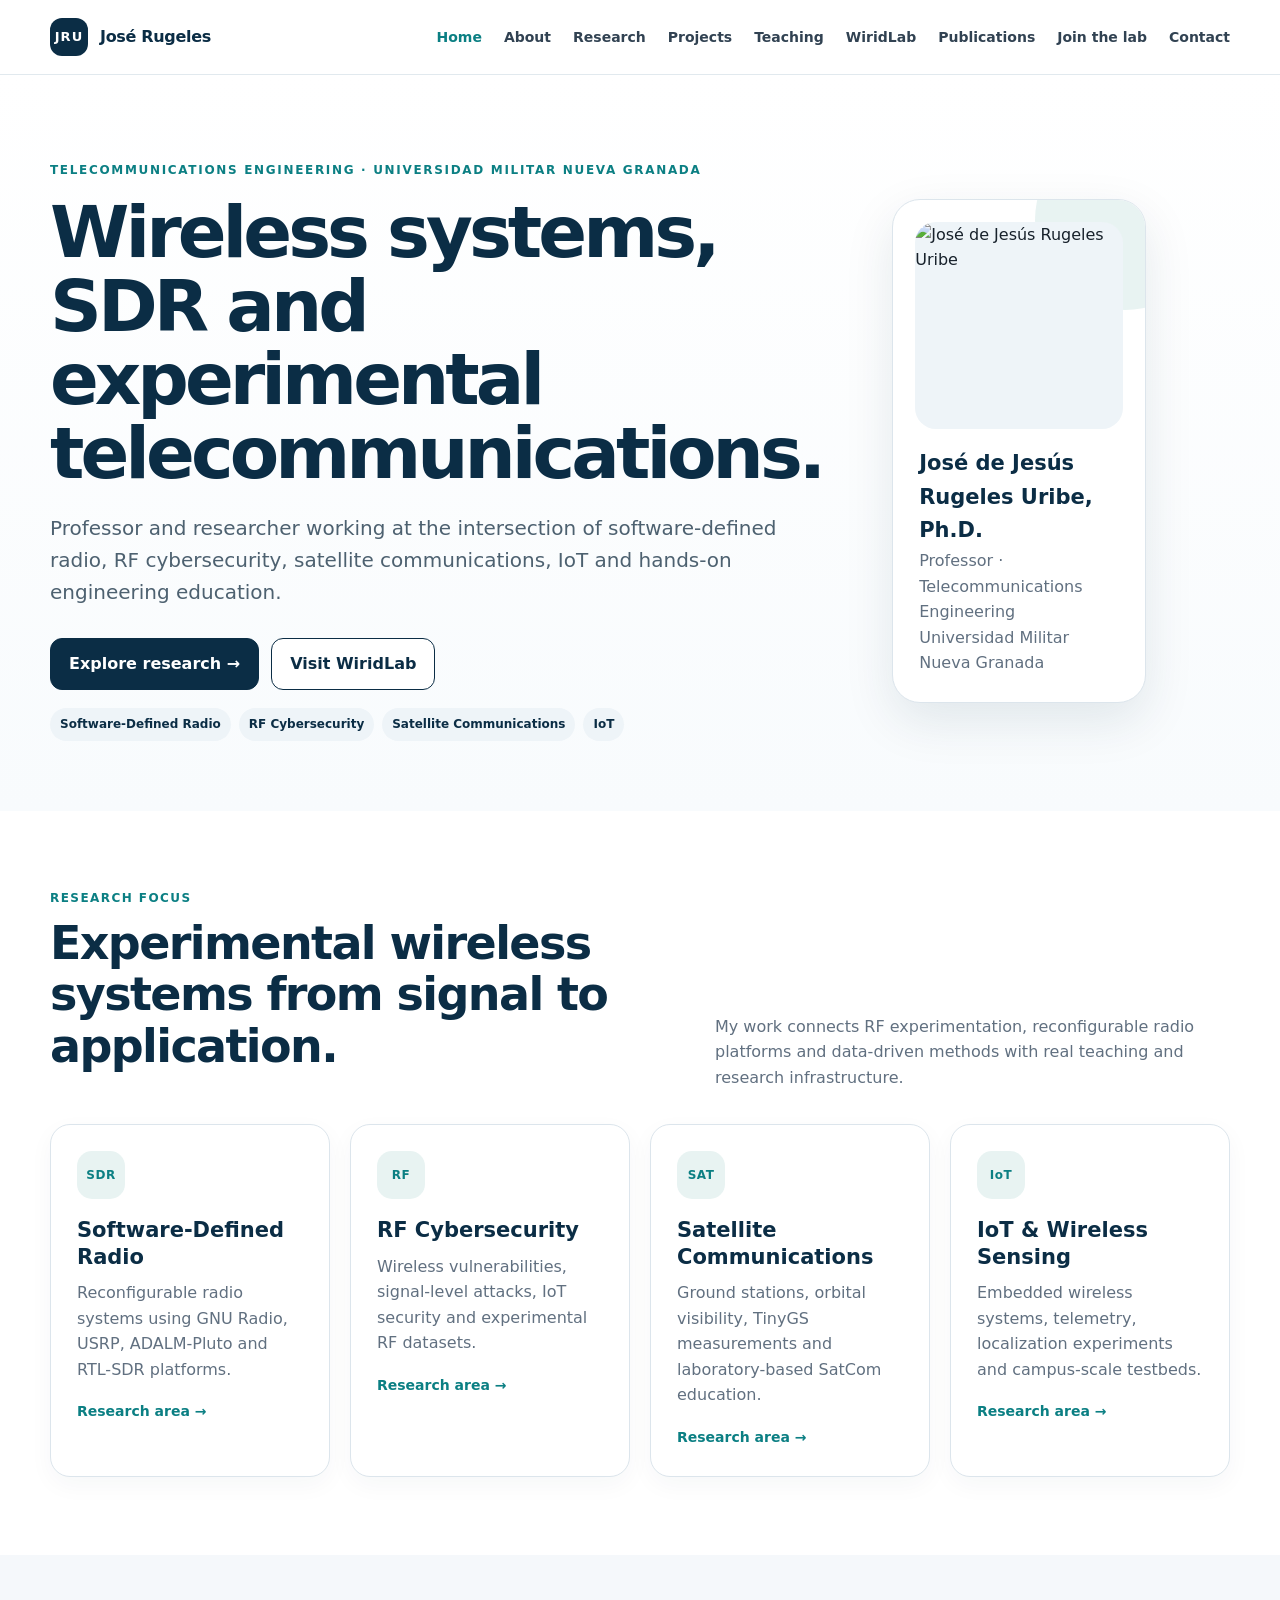
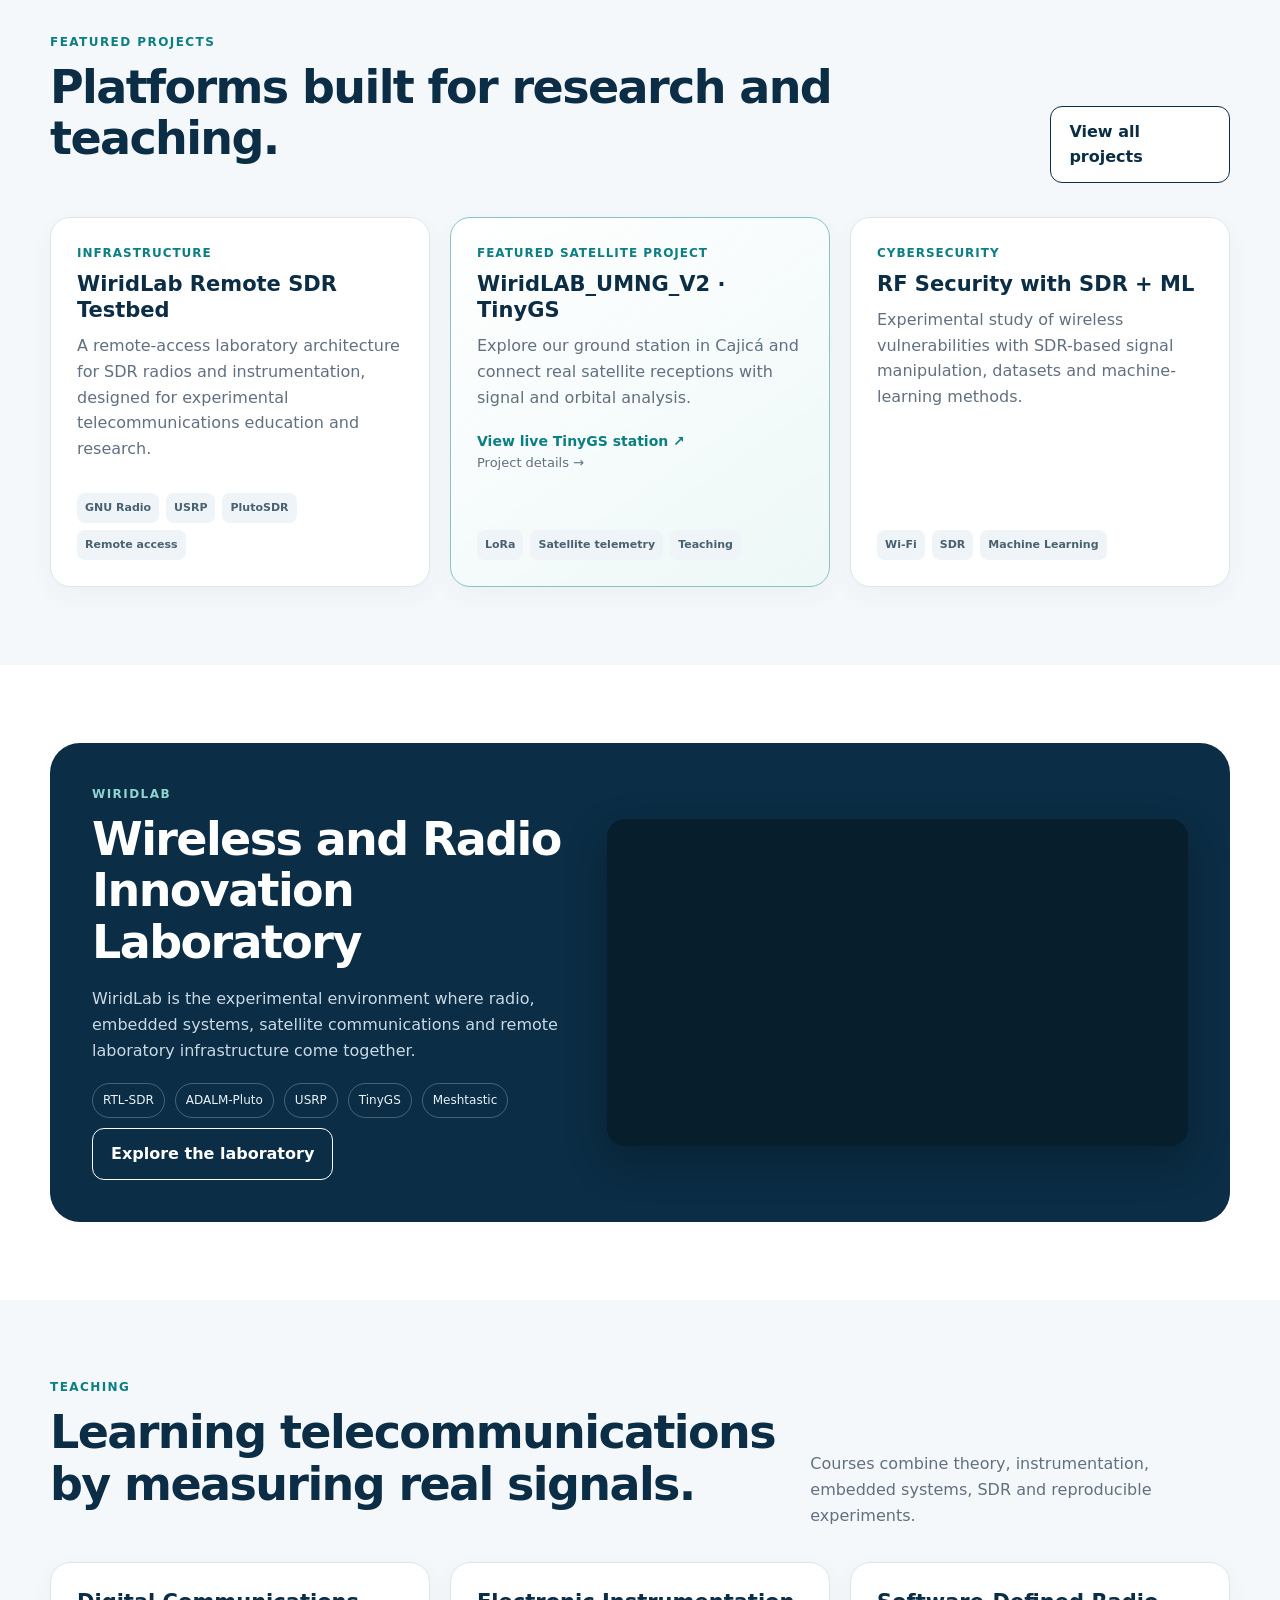
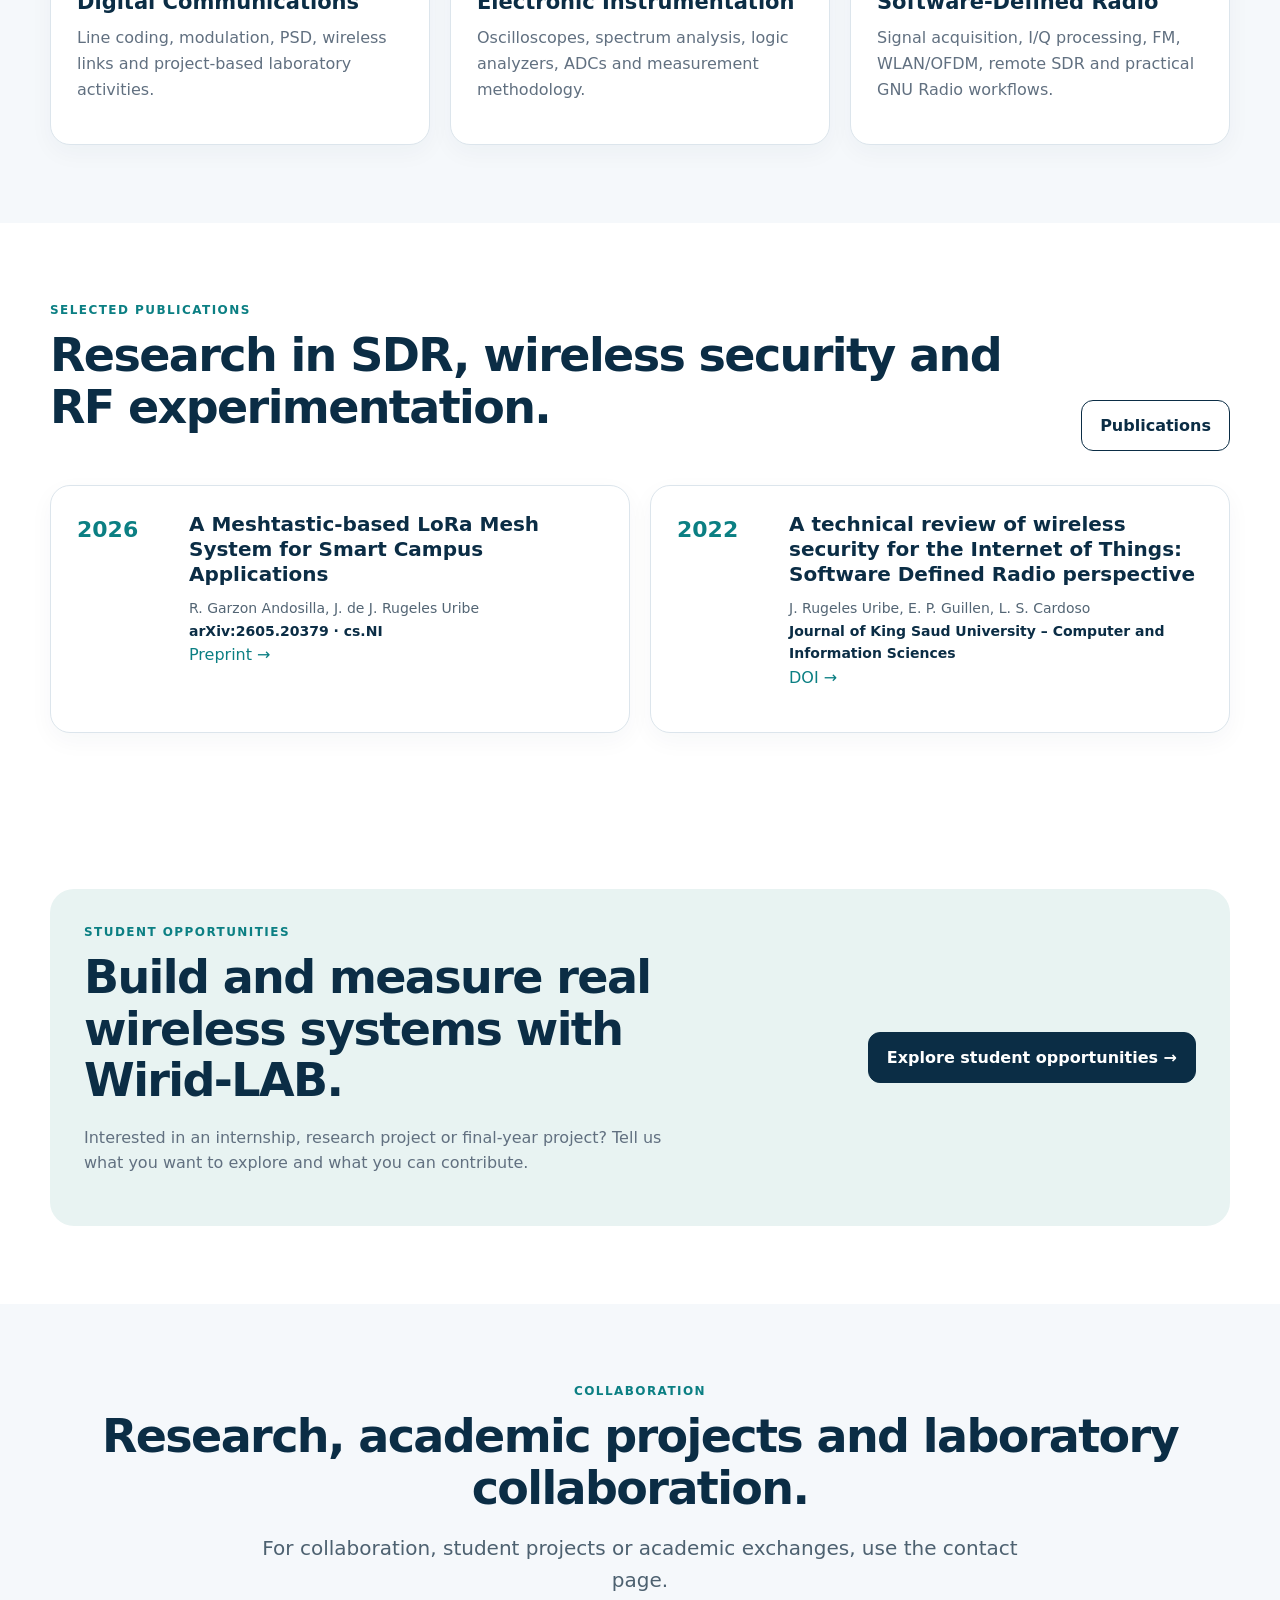
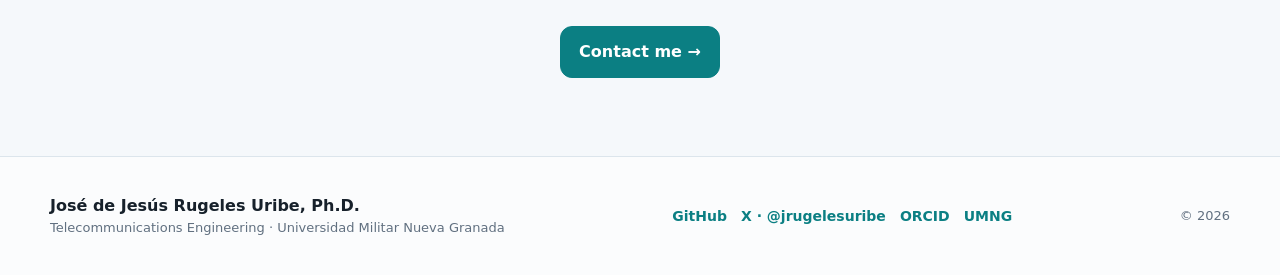
==== commit 087ed9eb: "Add files via upload" ====
--- a/index.html
+++ b/index.html
@@ -2,7 +2,7 @@
 <header class="site-header"><div class="container nav">
 <a class="brand" href="index.html"><span class="monogram">JRU</span><span>José Rugeles</span></a>
 <button class="menu-btn" aria-label="Open navigation" aria-expanded="false">☰</button>
-<nav class="nav-links" aria-label="Main navigation"><a class="active" href="index.html">Home</a><a class="" href="about.html">About</a><a class="" href="research.html">Research</a><a class="" href="projects.html">Projects</a><a class="" href="teaching.html">Teaching</a><a class="" href="wiridlab.html">WiridLab</a><a class="" href="publications.html">Publications</a><a class="" href="contact.html">Contact</a></nav>
+<nav class="nav-links" aria-label="Main navigation"><a class="active" href="index.html">Home</a><a class="" href="about.html">About</a><a class="" href="research.html">Research</a><a class="" href="projects.html">Projects</a><a class="" href="teaching.html">Teaching</a><a class="" href="wiridlab.html">WiridLab</a><a class="" href="publications.html">Publications</a><a class="" href="join.html">Join the lab</a><a class="" href="contact.html">Contact</a></nav>
 </div></header><main id="main">
 <section class="hero"><div class="container hero-grid"><div>
 <p class="eyebrow">Telecommunications Engineering · Universidad Militar Nueva Granada</p>
@@ -34,5 +34,6 @@
 <div class="card pub"><div class="pub-year">2022</div><div><h3>A technical review of wireless security for the Internet of Things: Software Defined Radio perspective</h3><div class="authors">J. Rugeles Uribe, E. P. Guillen, L. S. Cardoso</div><div class="venue">Journal of King Saud University – Computer and Information Sciences</div><p><a href="https://doi.org/10.1016/j.jksuci.2021.04.003" target="_blank" rel="noopener">DOI →</a></p></div></div>
 </div></div></section>
 
+<section class="section"><div class="container recruitment-band"><div><div class="kicker">Student opportunities</div><h2>Build and measure real wireless systems with Wirid-LAB.</h2><p>Interested in an internship, research project or final-year project? Tell us what you want to explore and what you can contribute.</p></div><a class="btn primary" href="join.html">Explore student opportunities →</a></div></section>
 <section class="section alt"><div class="container center"><div class="kicker">Collaboration</div><h2>Research, academic projects and laboratory collaboration.</h2><p class="lead" style="margin-left:auto;margin-right:auto">For collaboration, student projects or academic exchanges, use the contact page.</p><a class="btn teal" href="contact.html">Contact me →</a></div></section>
-</main><footer class="site-footer"><div class="container footer-grid"><div><strong>José de Jesús Rugeles Uribe, Ph.D.</strong><p>Telecommunications Engineering · Universidad Militar Nueva Granada</p></div><div class="social"><a href="https://github.com/jrugeles" target="_blank" rel="noopener">GitHub</a><a href="https://orcid.org/0000-0003-4235-8580" target="_blank" rel="noopener">ORCID</a><a href="https://www.umng.edu.co/programa/ingenieria-en-telecomunicaciones/" target="_blank" rel="noopener">UMNG</a></div><p>© <span data-year></span></p></div></footer><script src="assets/script.js"></script></body></html>+</main><footer class="site-footer"><div class="container footer-grid"><div><strong>José de Jesús Rugeles Uribe, Ph.D.</strong><p>Telecommunications Engineering · Universidad Militar Nueva Granada</p></div><div class="social"><a href="https://github.com/jrugeles" target="_blank" rel="noopener">GitHub</a><a href="https://x.com/jrugelesuribe" target="_blank" rel="noopener noreferrer">X · @jrugelesuribe</a><a href="https://orcid.org/0000-0003-4235-8580" target="_blank" rel="noopener">ORCID</a><a href="https://www.umng.edu.co/programa/ingenieria-en-telecomunicaciones/" target="_blank" rel="noopener">UMNG</a></div><p>© <span data-year></span></p></div></footer><script src="assets/script.js"></script></body></html>
--- a/assets/styles.css
+++ b/assets/styles.css
@@ -41,3 +41,5 @@
 @media(max-width:720px){.container{width:min(calc(100% - 28px),var(--max))}.nav{height:66px}.menu-btn{display:block}.nav-links{display:none;position:absolute;left:14px;right:14px;top:66px;background:white;border:1px solid var(--line);border-radius:16px;padding:18px;box-shadow:var(--shadow);flex-direction:column;align-items:stretch}.nav-links.open{display:flex}.grid-4,.grid-3,.grid-2{grid-template-columns:1fr}.hero{padding:46px 0 54px}.hero-grid{gap:36px}.section{padding:58px 0}.pub{grid-template-columns:1fr;gap:4px}.timeline-item{grid-template-columns:1fr;gap:4px}.footer-grid{align-items:flex-start;flex-direction:column}.lab-band{border-radius:20px;padding:24px}h1{font-size:44px}.lead{font-size:18px}}
 
 .featured-project{border-color:#85c6c4;background:linear-gradient(145deg,#ffffff,#edf8f7)}.featured-project .card-link{margin-top:4px}.station-link{overflow-wrap:anywhere}.detail-list{display:grid;gap:12px;padding:0;list-style:none}.detail-list li{padding:14px 16px;border:1px solid var(--line);border-radius:12px;background:#fff}.detail-list strong{display:block;color:var(--navy)}
+
+.recruitment-band{display:flex;align-items:center;justify-content:space-between;gap:28px;padding:34px;border-radius:24px;background:#e8f3f2}.recruitment-band h2{max-width:680px}.recruitment-band p{max-width:620px;color:var(--muted)}select{width:100%;border:1px solid #ccd8e0;border-radius:11px;padding:13px 14px;font:inherit;background:white;color:var(--text)}.consent{display:flex;gap:10px;align-items:flex-start;font-size:13px;color:var(--muted)}.consent input{width:auto;margin-top:4px}.form button:disabled{opacity:.55;cursor:not-allowed;transform:none}@media(max-width:980px){.recruitment-band{flex-direction:column;align-items:flex-start}}
